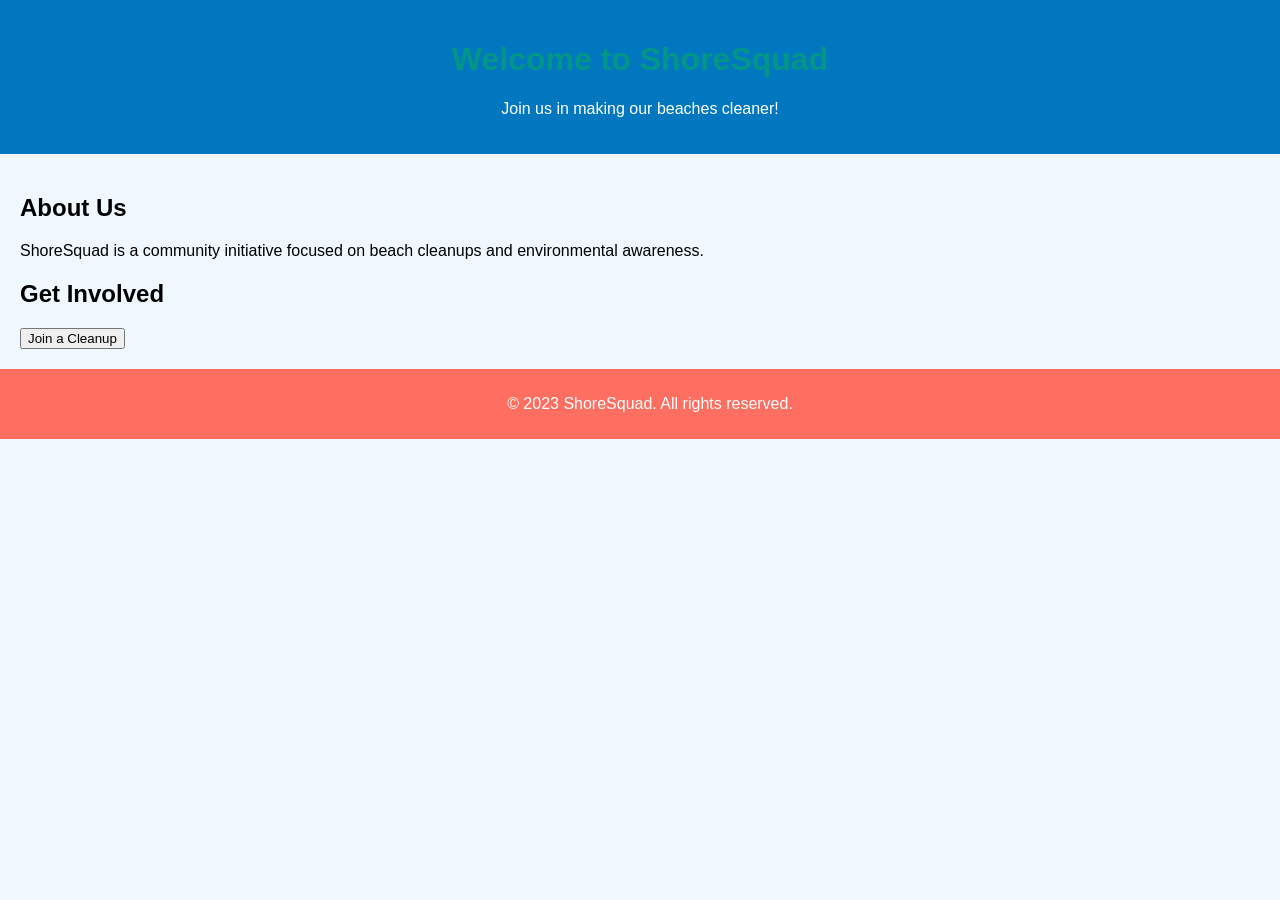
==== index.html @ 0f54caed "Move files to repo root" ====
<!DOCTYPE html>
<html lang="en">
<head>
    <meta charset="UTF-8">
    <meta name="viewport" content="width=device-width, initial-scale=1.0">
    <title>ShoreSquad</title>
    <link rel="stylesheet" href="css/styles.css">
</head>
<body>
    <header>
        <h1>Welcome to ShoreSquad</h1>
        <p>Join us in making our beaches cleaner!</p>
    </header>
    <main>
        <section>
            <h2>About Us</h2>
            <p>ShoreSquad is a community initiative focused on beach cleanups and environmental awareness.</p>
        </section>
        <section>
            <h2>Get Involved</h2>
            <button id="joinButton">Join a Cleanup</button>
        </section>
    </main>
    <footer>
        <p>&copy; 2023 ShoreSquad. All rights reserved.</p>
    </footer>
    <script src="js/app.js"></script>
</body>
</html>
---- css/styles.css ----
body {
    font-family: Arial, sans-serif;
    margin: 0;
    padding: 0;
    background-color: #f0f8ff; /* Light background for a beachy feel */
}

header {
    background-color: #0077be; /* Ocean Blue */
    color: white;
    padding: 20px;
    text-align: center;
}

main {
    padding: 20px;
}

h1 {
    color: #009688; /* Teal */
}

footer {
    background-color: #ff6f61; /* Coral */
    color: white;
    text-align: center;
    padding: 10px;
    position: relative;
    bottom: 0;
    width: 100%;
}

.button {
    background-color: #f4c300; /* Sand */
    color: #0077be; /* Ocean Blue */
    border: none;
    padding: 10px 20px;
    cursor: pointer;
    border-radius: 5px;
    transition: background-color 0.3s;
}

.button:hover {
    background-color: #009688; /* Teal */
    color: white;
}
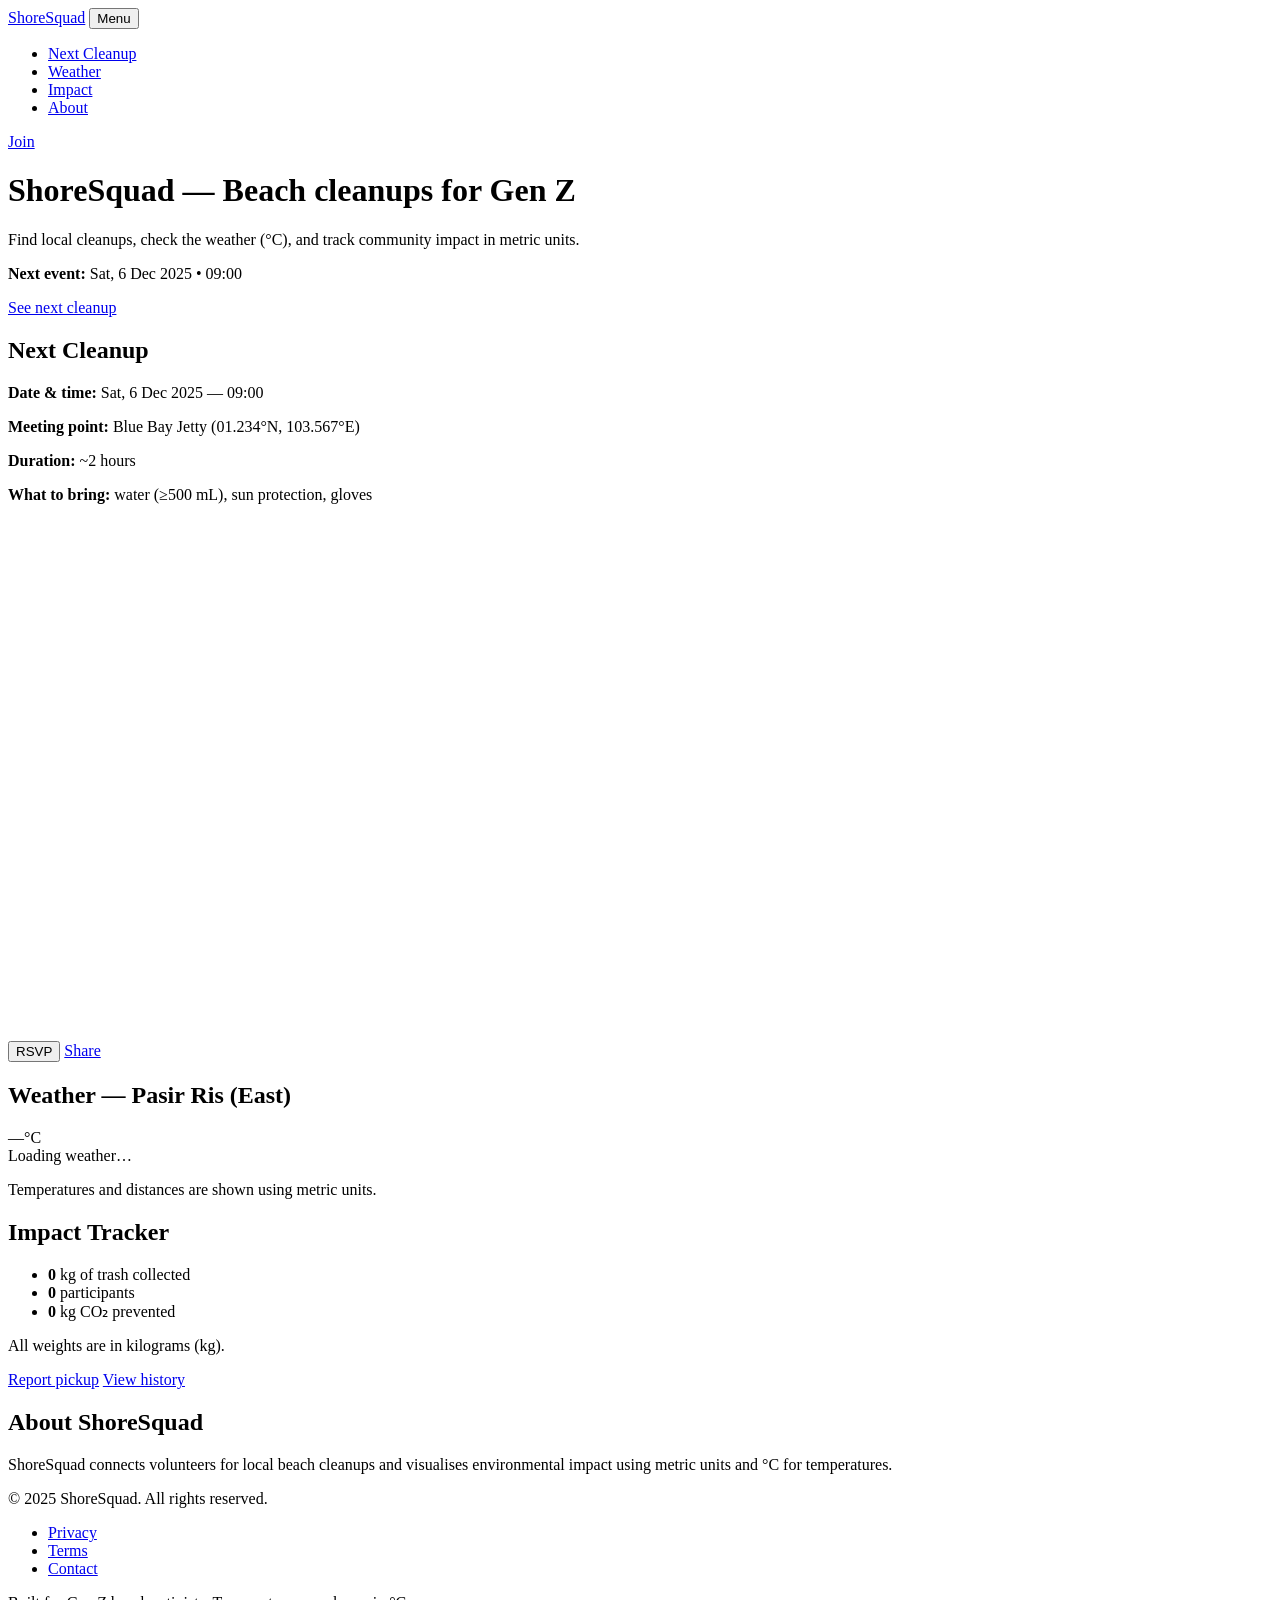
==== commit dfbfcbd6: "latest1" ====
--- a/index.html
+++ b/index.html
@@ -5,25 +5,109 @@
     <meta name="viewport" content="width=device-width, initial-scale=1.0">
     <title>ShoreSquad</title>
     <link rel="stylesheet" href="css/styles.css">
+    <style>
+        /* Responsive Google Map wrapper: full width on mobile, taller on desktop */
+        .map-responsive{position:relative;overflow:hidden;padding-bottom:56.25%;margin:16px 0;border-radius:10px}
+        .map-responsive iframe{position:absolute;top:0;left:0;width:100%;height:100%;border:0;border-radius:10px}
+        @media (min-width:900px){
+            .map-responsive{padding-bottom:40%;}
+        }
+    </style>
 </head>
 <body>
     <header>
-        <h1>Welcome to ShoreSquad</h1>
-        <p>Join us in making our beaches cleaner!</p>
+        <nav class="navbar" role="navigation" aria-label="Main navigation">
+            <div class="container nav-inner">
+                <a class="logo" href="#">ShoreSquad</a>
+                <button class="nav-toggle" aria-controls="main-menu" aria-expanded="false">Menu</button>
+                <ul id="main-menu" class="nav-menu">
+                    <li><a href="#next-cleanup">Next Cleanup</a></li>
+                    <li><a href="#weather">Weather</a></li>
+                    <li><a href="#impact">Impact</a></li>
+                    <li><a href="#about">About</a></li>
+                </ul>
+                <a class="btn btn-primary" href="#join">Join</a>
+            </div>
+        </nav>
+
+        <div class="hero container" role="banner">
+            <h1>ShoreSquad — Beach cleanups for Gen Z</h1>
+            <p class="lead">Find local cleanups, check the weather (°C), and track community impact in metric units.</p>
+            <p><strong>Next event:</strong> <span id="hero-next-event">Sat, 6 Dec 2025 • 09:00</span></p>
+            <a class="btn btn-cta" href="#next-cleanup">See next cleanup</a>
+        </div>
     </header>
+
     <main>
-        <section>
-            <h2>About Us</h2>
-            <p>ShoreSquad is a community initiative focused on beach cleanups and environmental awareness.</p>
+        <section id="next-cleanup" class="next-cleanup container" aria-labelledby="next-cleanup-heading">
+            <h2 id="next-cleanup-heading">Next Cleanup</h2>
+            <p><strong>Date &amp; time:</strong> <time datetime="2025-12-06T09:00">Sat, 6 Dec 2025 — 09:00</time></p>
+            <p><strong>Meeting point:</strong> Blue Bay Jetty (01.234°N, 103.567°E)</p>
+            <p><strong>Duration:</strong> ~2 hours</p>
+            <p><strong>What to bring:</strong> water (≥500 mL), sun protection, gloves</p>
+            <!-- Responsive Google Map centered on Pasir Ris Park (1.381497,103.955574) with a labelled pin -->
+            <div class="map-responsive" aria-hidden="false">
+                <iframe
+                    title="Map: Next Cleanup at Pasir Ris Park"
+                    src="https://maps.google.com/maps?q=Next+Cleanup@1.381497,103.955574&z=16&output=embed&hl=en"
+                    loading="lazy"
+                    referrerpolicy="no-referrer-when-downgrade"
+                    aria-label="Map showing Next Cleanup location at Pasir Ris Park">
+                </iframe>
+            </div>
+
+            <div class="actions">
+                <button id="rsvp-button" class="btn">RSVP</button>
+                <a href="#" class="btn btn-secondary">Share</a>
+            </div>
         </section>
-        <section>
-            <h2>Get Involved</h2>
-            <button id="joinButton">Join a Cleanup</button>
+
+        <section id="weather" class="weather container" aria-labelledby="weather-heading">
+            <h2 id="weather-heading">Weather — Pasir Ris (East)</h2>
+            <div class="weather-card card" role="group" aria-label="Current weather">
+                <div class="temp"><span id="temp-value">—</span>°C</div>
+                <div class="conditions">Loading weather…</div>
+                <div class="details"></div>
+                <p class="note small">Temperatures and distances are shown using metric units.</p>
+            </div>
+        </section>
+
+        <section id="impact" class="impact container" aria-labelledby="impact-heading">
+            <h2 id="impact-heading">Impact Tracker</h2>
+            <div class="card">
+                <ul class="impact-stats">
+                    <li><strong id="kg-collected">0</strong> kg of trash collected</li>
+                    <li><strong id="participants-count">0</strong> participants</li>
+                    <li><strong id="co2-saved">0</strong> kg CO₂ prevented</li>
+                </ul>
+                <p class="small">All weights are in kilograms (kg).</p>
+                <div class="impact-actions">
+                    <a class="btn" href="#report">Report pickup</a>
+                    <a class="btn btn-secondary" href="#history">View history</a>
+                </div>
+            </div>
+        </section>
+
+        <section id="about" class="about container" aria-labelledby="about-heading">
+            <h2 id="about-heading">About ShoreSquad</h2>
+            <p>ShoreSquad connects volunteers for local beach cleanups and visualises environmental impact using metric units and °C for temperatures.</p>
         </section>
     </main>
-    <footer>
-        <p>&copy; 2023 ShoreSquad. All rights reserved.</p>
+
+    <footer class="site-footer" role="contentinfo">
+        <div class="container">
+            <p>&copy; 2025 ShoreSquad. All rights reserved.</p>
+            <nav aria-label="Footer navigation">
+                <ul class="footer-links">
+                    <li><a href="#privacy">Privacy</a></li>
+                    <li><a href="#terms">Terms</a></li>
+                    <li><a href="#contact">Contact</a></li>
+                </ul>
+            </nav>
+            <p class="small">Built for Gen Z beach activists. Temperatures are shown in °C.</p>
+        </div>
     </footer>
+
     <script src="js/app.js"></script>
 </body>
 </html>
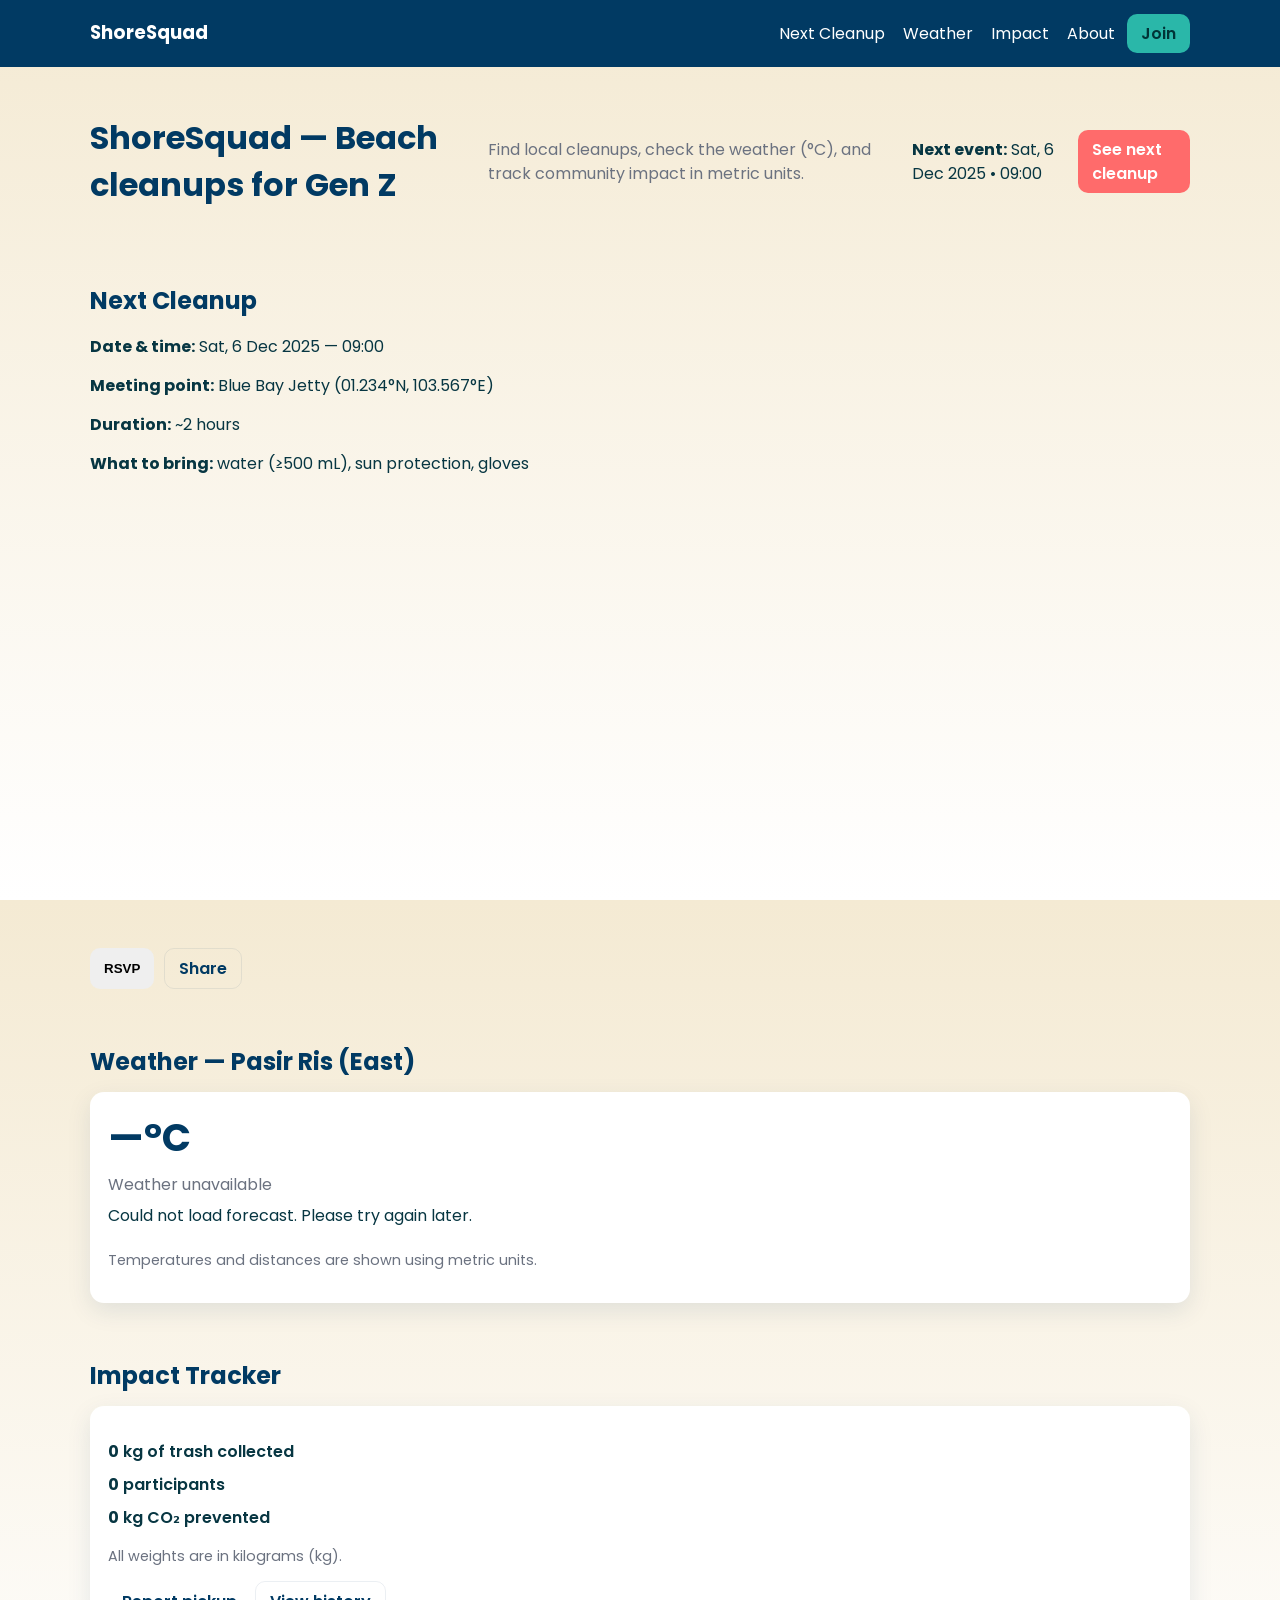
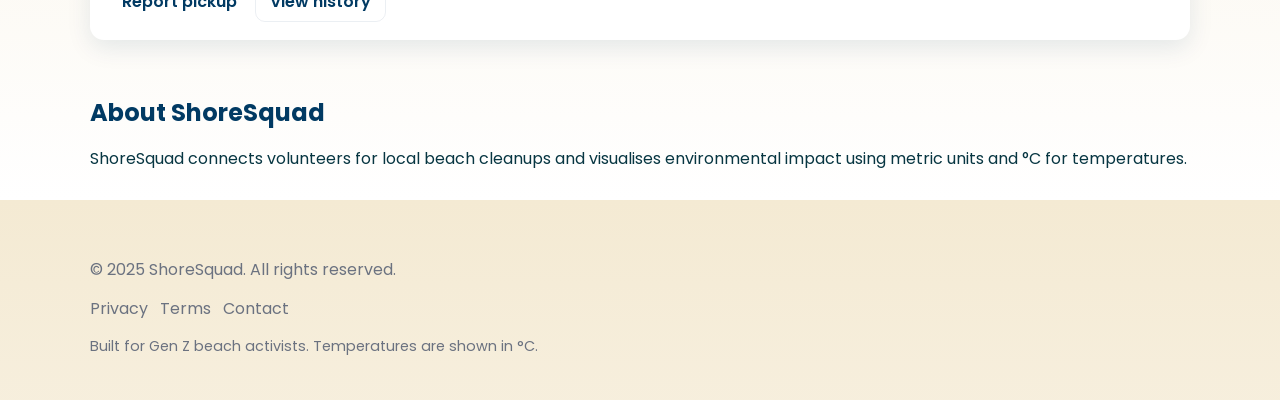
==== commit 8bca514d: "latest1" ====
--- a/index.html
+++ b/index.html
@@ -4,7 +4,7 @@
     <meta charset="UTF-8">
     <meta name="viewport" content="width=device-width, initial-scale=1.0">
     <title>ShoreSquad</title>
-    <link rel="stylesheet" href="css/styles.css">
+    <link rel="stylesheet" href="styles.css">
     <style>
         /* Responsive Google Map wrapper: full width on mobile, taller on desktop */
         .map-responsive{position:relative;overflow:hidden;padding-bottom:56.25%;margin:16px 0;border-radius:10px}
@@ -108,6 +108,6 @@
         </div>
     </footer>
 
-    <script src="js/app.js"></script>
+    <script src="app.js"></script>
 </body>
 </html>
--- a/styles.css
+++ b/styles.css
@@ -0,0 +1,97 @@
+/* Modern, mobile-first styles for ShoreSquad */
+@import url('https://fonts.googleapis.com/css2?family=Poppins:wght@300;400;600;700&display=swap');
+
+:root{
+    --ocean: #013a63; /* deep ocean blue */
+    --teal: #2ab7a9;  /* teal accent */
+    --sand: #f4ead3;  /* warm sand background */
+    --coral: #ff6b6b; /* coral for buttons */
+    --muted: #6b7280;
+    --card-shadow: 0 8px 24px rgba(1,58,99,0.10);
+    --radius: 14px;
+    --container-max: 1100px;
+}
+
+/* Reset / base */
+*{box-sizing:border-box}
+html,body{height:100%}
+body{
+    margin:0;
+    font-family: 'Poppins', system-ui, -apple-system, 'Segoe UI', Roboto, Arial;
+    background: linear-gradient(180deg,var(--sand) 0%, #fff 100%);
+    color:#073642;
+    -webkit-font-smoothing:antialiased;
+    -moz-osx-font-smoothing:grayscale;
+    line-height:1.45;
+}
+
+.container{
+    width:94%;
+    max-width:var(--container-max);
+    margin:0 auto;
+}
+
+/* Navbar */
+.navbar{background:var(--ocean);color:white}
+.nav-inner{display:flex;align-items:center;gap:12px;padding:14px 0}
+.logo{color:white;text-decoration:none;font-weight:700;font-size:1.15rem}
+.nav-toggle{margin-left:auto;background:transparent;border:1px solid rgba(255,255,255,0.12);color:white;padding:6px 10px;border-radius:8px}
+.nav-menu{display:none;list-style:none;padding:0;margin:0}
+.nav-menu li{margin:8px 0}
+.nav-menu a{color:white;text-decoration:none}
+.btn{display:inline-block;padding:8px 14px;border-radius:10px;text-decoration:none;border:none;cursor:pointer;font-weight:600}
+.btn-primary{background:var(--teal);color:#003437}
+.btn-cta{background:var(--coral);color:white}
+.btn-secondary{background:transparent;color:var(--ocean);border:1px solid rgba(1,58,99,0.08)}
+
+/* Hero */
+.hero{padding:36px 0;text-align:center}
+.hero .lead{color:var(--muted);max-width:720px;margin:12px auto}
+
+/* Sections */
+main section{padding:28px 0}
+section h2{margin:0 0 12px 0;color:var(--ocean)}
+
+/* Cards */
+.card, .weather-card, .about-card{
+    background:white;border-radius:var(--radius);box-shadow:var(--card-shadow);padding:18px
+}
+.weather-card{display:flex;flex-direction:column;gap:8px}
+.temp{font-size:2.4rem;font-weight:700;color:var(--ocean)}
+.conditions{color:var(--muted)}
+
+.impact-stats{list-style:none;padding:0;display:flex;flex-direction:column;gap:10px}
+.impact-stats li{font-weight:600}
+
+/* Responsive map wrapper (keeps the iframe responsive) */
+.map-responsive{position:relative;overflow:hidden;padding-bottom:56.25%}
+.map-responsive iframe{position:absolute;top:0;left:0;width:100%;height:100%;border:0}
+
+/* Actions */
+.actions{margin-top:12px;display:flex;gap:10px;flex-wrap:wrap}
+
+/* Footer */
+.site-footer{background:transparent;padding:28px 0;color:var(--muted)}
+.footer-links{list-style:none;padding:0;display:flex;gap:12px}
+.footer-links a{text-decoration:none;color:var(--muted)}
+
+/* Larger screens */
+@media (min-width:720px){
+    .nav-toggle{display:none}
+    .nav-menu{display:flex;margin-left:auto;gap:18px}
+    .nav-menu li{margin:0}
+    .hero{display:flex;align-items:center;justify-content:space-between;text-align:left;padding:48px 0}
+    .hero .container{display:flex;align-items:center;gap:24px}
+}
+
+@media (min-width:900px){
+    .two-col{display:grid;grid-template-columns:1fr 1fr;gap:24px;align-items:start}
+    .map-responsive{padding-bottom:40%}
+}
+
+/* Small niceties */
+a{color:var(--ocean)}
+h1{color:var(--ocean);margin:0}
+.small{font-size:0.9rem;color:var(--muted)}
+
+.text-center{text-align:center}
